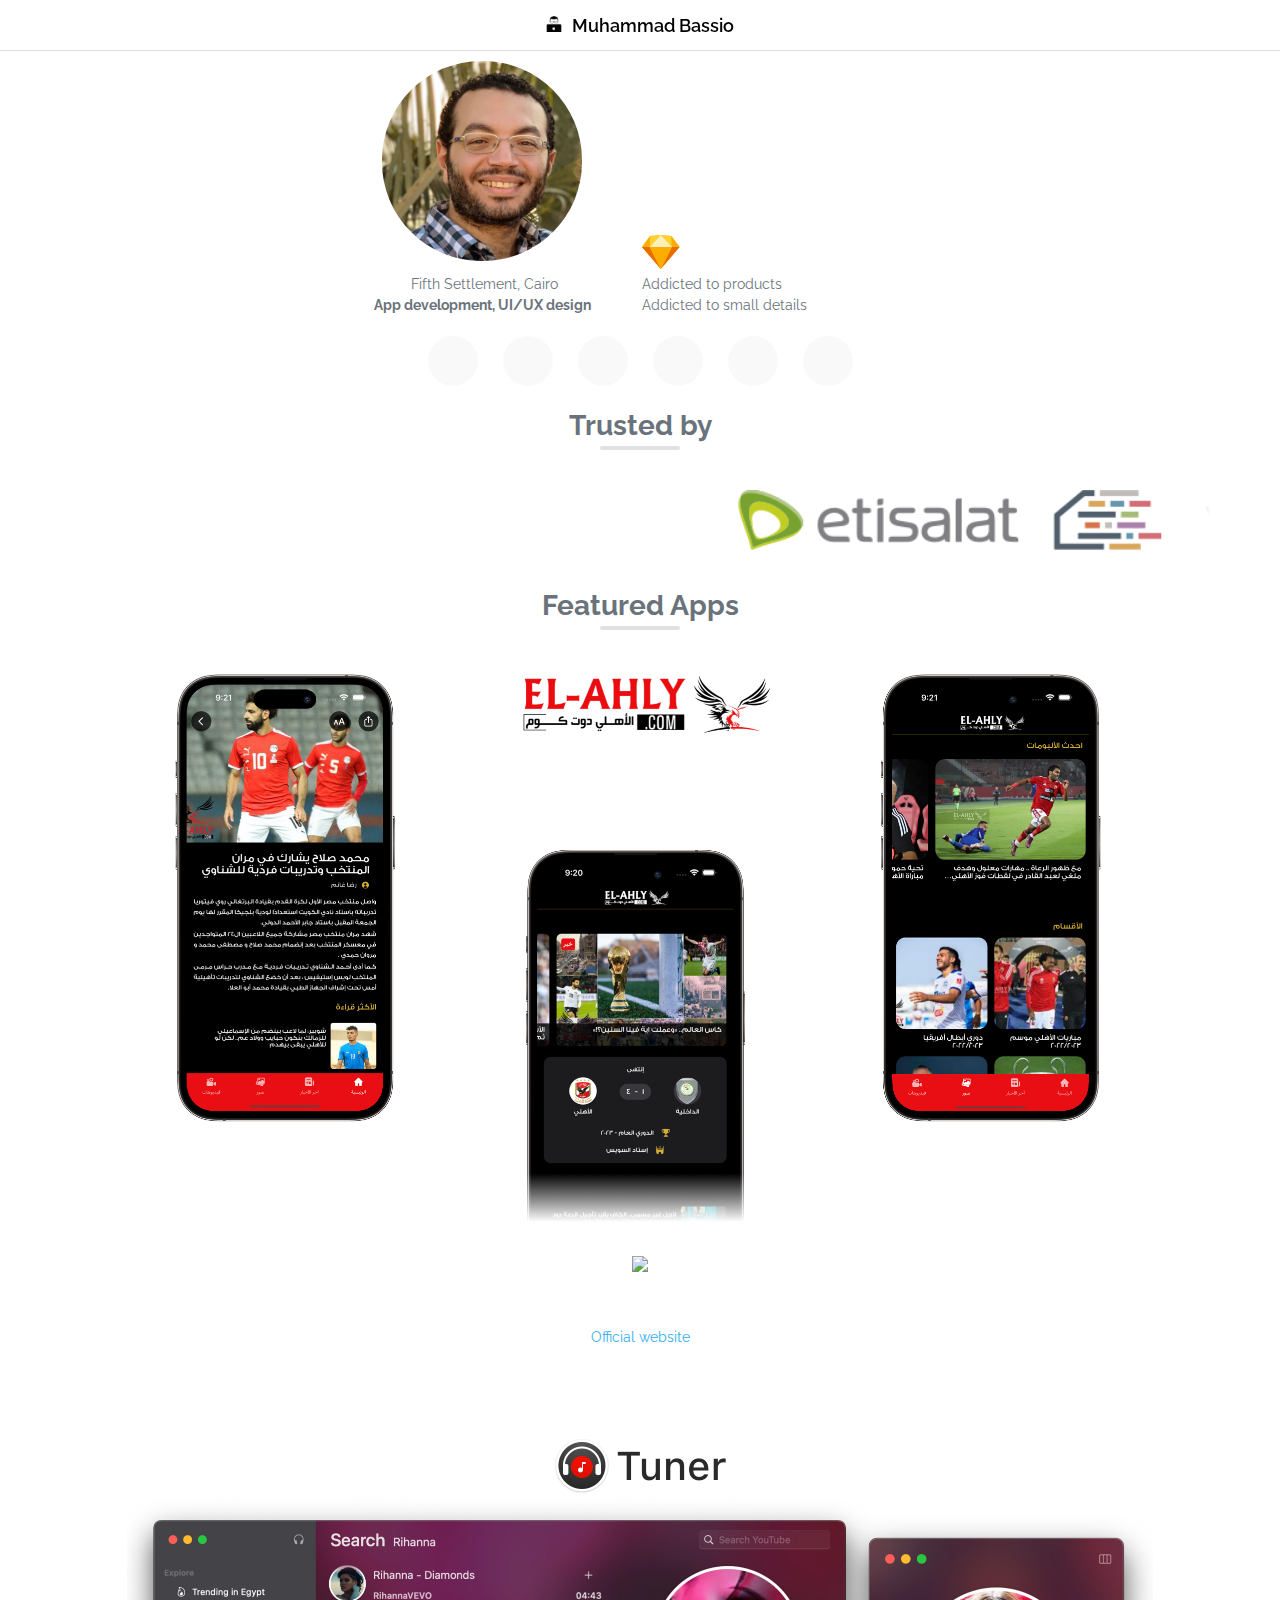
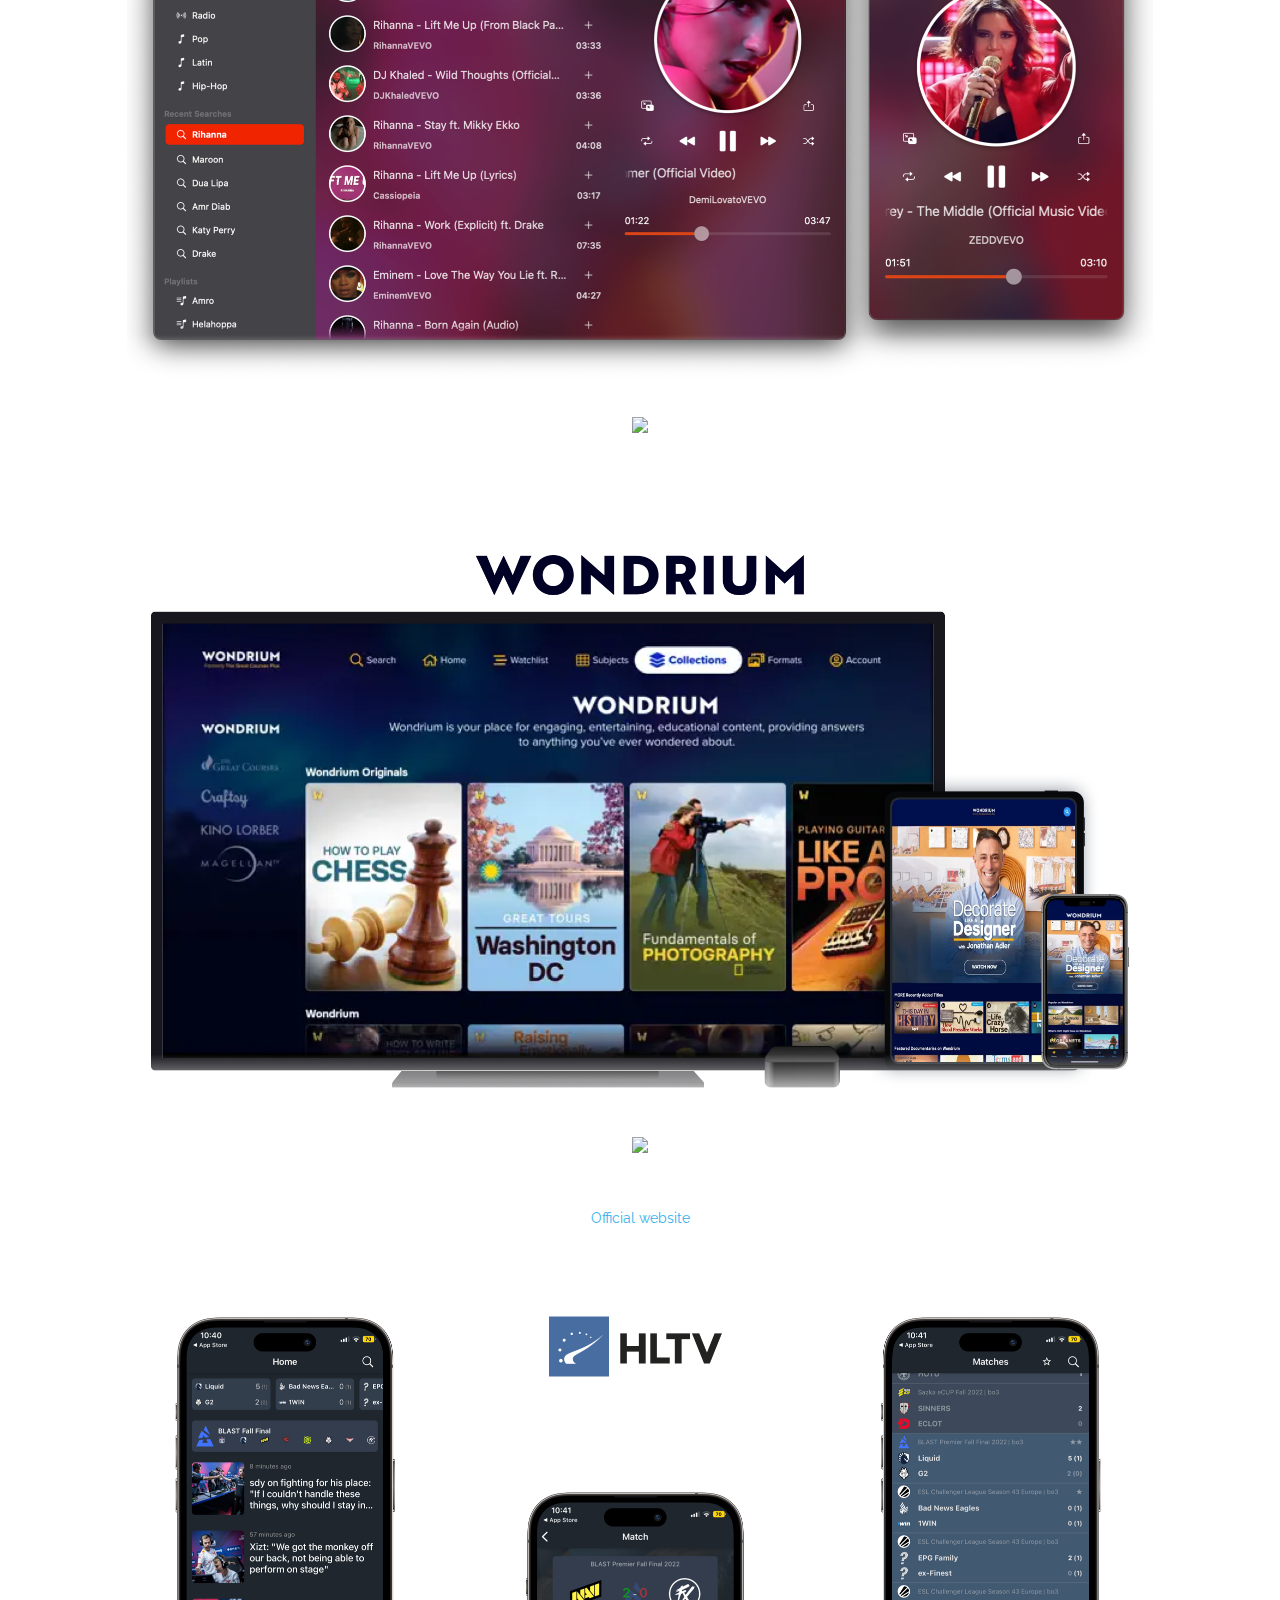
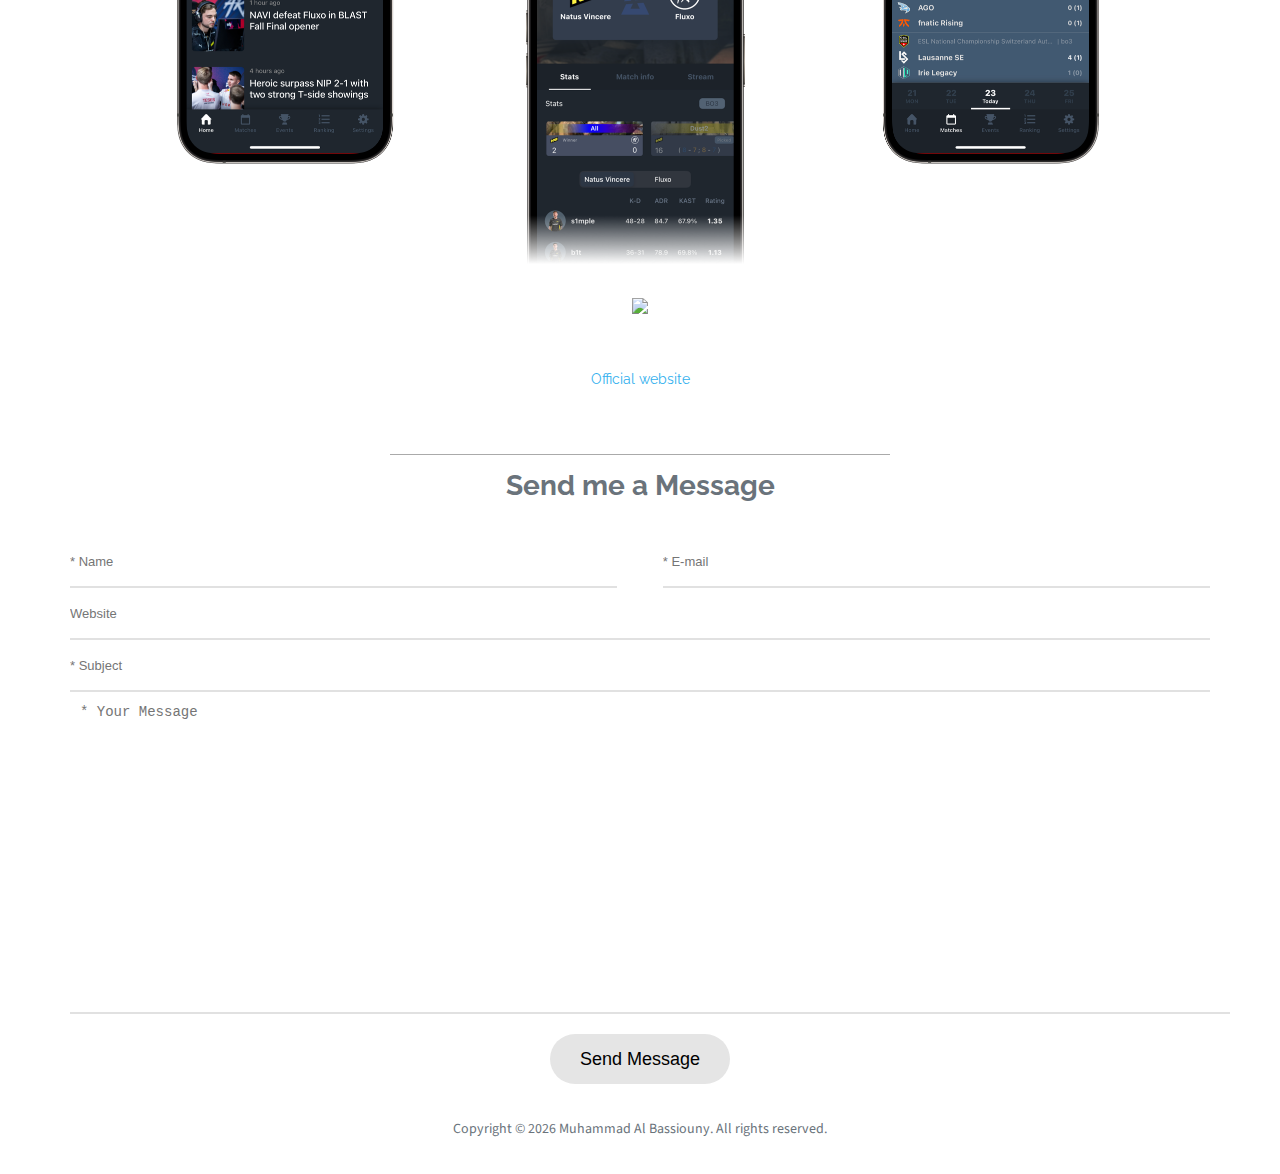
==== index.html @ bf67296b "initial commit" ====
<!DOCTYPE HTML>
<html lang="en">
  <head>
    <!-- Google Analytics -->
    <script async src="https://www.googletagmanager.com/gtag/js?id=UA-20158204-6"></script>
    <script src="js/ga.js"></script>
    <!-- End Google Analytics -->
    
    <meta charset="utf-8">
    <meta http-equiv="content-type" content="text/html; charset=utf-8" />
    <meta name="robots" content="index, follow" />
    <meta http-equiv="X-UA-Compatible" content="IE=edge,chrome=1">
    <meta name="viewport" content="width=device-width, initial-scale=1">
    <link rel="dns-prefetch" href="//ajax.googleapis.com">
    <title>Muhammad Bassio - Creative iOS &amp; macOS Apps</title>
    <meta name="description" content="iOS & macOS apps, UI/UX design.">
    <meta name="author" content="Muhammad Bassio">
    
    <!-- Icon -->
    <link rel="apple-touch-icon" sizes="180x180" href="/apple-touch-icon.png">
    <link rel="icon" type="image/png" sizes="32x32" href="/favicon-32x32.png">
    <link rel="icon" type="image/png" sizes="16x16" href="/favicon-16x16.png">
    <link rel="manifest" href="/site.webmanifest">
    <link rel="mask-icon" href="/safari-pinned-tab.svg" color="#5bbad5">
    <meta name="msapplication-TileColor" content="#da532c">
    <meta name="theme-color" content="#ffffff">
    
    <!-- Fonts -->
    <link href="https://fonts.googleapis.com/css?family=Montserrat:400,700" rel="stylesheet">
    <link href="https://fonts.googleapis.com/css?family=Raleway:300,400,600|Source+Sans+Pro" rel="stylesheet">
    <link rel="stylesheet" href="https://cdn.jsdelivr.net/npm/devicons@1.8.0/css/devicons.min.css">
    <link rel="stylesheet" href="https://use.fontawesome.com/releases/v5.1.0/css/all.css" integrity="sha384-lKuwvrZot6UHsBSfcMvOkWwlCMgc0TaWr+30HWe3a4ltaBwTZhyTEggF5tJv8tbt" crossorigin="anonymous">
    
    <!-- Style sheets -->
    <link rel="stylesheet" href="css/main.css">
    
    
    <!-- Social Media Meta tags -->
    <!-- Facebook Meta Tags -->
    <meta property="og:title" content="Muhammad Bassio - When professionality meets style">
    <meta property="og:description" content="Intuitive iOS apps at your fingertips.">
    <meta property="og:image" content="http://www.muhammadbassio.com/apple-touch-icon.png">
    <!-- Twitter Meta Tags -->
    <meta name="twitter:card" content="summary">
  	<meta name="twitter:site" content="@muhammadbassio">
  	<meta name="twitter:creator" content="@muhammadbassio">
  	<meta name="twitter:url" content="http://www.muhammadbassio.com">
  	<meta name="twitter:title" content="Muhammad Bassio - When professionality meets style">
  	<meta name="twitter:description" content="Intuitive iOS apps at your fingertips.">
  	<meta name="twitter:image" content="http://www.muhammadbassio.com/apple-touch-icon.png">
    <!-- End of Social Media Meta Tags-->
    
  </head>
  
  <body>
    <div class="menu-bar">
      <div class="container menu-container">
      <a class="menu-links" href="#contact"><img src="./favicon-16x16.png" style="margin-right: 10px;"/>Muhammad Bassio</a>
      </div>
    </div>
    <section class="top-section" >
      <div class="container mini">
        <div class="column">
          <div class="profile-img"><img src="./img/profile_pic.jpg" alt=""></div>
          <i class="fa fa-map-marker-alt" aria-hidden="true" style="font-size: 20px; margin-right: 5px"></i> Fifth Settlement, Cairo<br/>
          <b>App development, UI/UX design</b>
          <br/>
        </div>
        <div class="column left-align" style="margin-top: 10px;">
          <div style="font-size: 40px;">
            <div>
              <img src="./img/sketch-logo.svg" />
              <span class="devicons devicons-photoshop" style="color: #0937b4;"></span>
              <span class="devicons devicons-html5" style="color: #f25128;"></span>
              <span class="devicons devicons-css3" style="color: #42b7f0;"></span>
              <span class="devicons devicons-javascript"></span>
              <span class="devicons devicons-responsive" style="color: #000000;"></span>
              <br/>
            </div>
            <div style="margin-top: 5px; margin-bottom: 5px;">
              <span class="devicons devicons-visualstudio" style="color: #400af0;"></span>
              <span class="devicons devicons-php" style="color: #116cd2;"></span>
              <span class="devicons devicons-dotnet" style="color: #289cf2;"></span>
              <span class="devicons devicons-code" style="color: #000000;"></span>
              <span class="devicons devicons-swift" style="color: #f25128;"></span>
              <span class="devicons devicons-android" style="color: #a4c639;"></span>
            </div>
          </div>
          Addicted to <i class="fab fa-apple" aria-hidden="true"></i> products<br/>
          Addicted to small details
        </div>
        
        <div style="font-size: 20px; margin-top: 10px;">
          <div class="column right-align">
            <a class="social-link" href="https://facebook.com/muhammadbassio" target="_blank"><i class="fab fa-facebook-square" aria-hidden="true"></i></a>
            <a class="social-link" href="https://twitter.com/muhammadbassio" target="_blank"><i class="fab fa-twitter" aria-hidden="true"></i></a>
            <a class="social-link" href="https://instagram.com/muhammadbassio" target="_blank"><i class="fab fa-instagram" aria-hidden="true"></i></a>
          </div>
          <div class="column left-align">
            <a class="social-link" href="https://www.linkedin.com/in/muhammadbassio" target="_blank"><i class="fab fa-linkedin" aria-hidden="true"></i></a>
            <a class="social-link" href="https://stackoverflow.com/users/1153866/muhammadbassio" target="_blank"><i class="fab fa-stack-overflow" aria-hidden="true"></i></a>
            <a class="social-link" href="https://github.com/muhammadbassio" target="_blank"><i class="fab fa-github" aria-hidden="true"></i></a>
          </div>
        </div>
      </div>
      <div class="padding-div"></div>
    </section>
    <section class="customers-section" >
      <div class="container customer-container">
        <h1 class="section-title">Trusted by</h1><br/>
        <marquee direction="left" height="60" scrollamount="5" behavior="alternate">
          <a href="https://www.etisalat.eg" target="_blank"><img class="customer-logo" src="./img/customers/etisalat.png"></a>
          <a href="https://www.houseofcode.io" target="_blank"><img class="customer-logo" src="./img/customers/hoc.png"></a>
          <a href="https://www.wondrium.com" target="_blank"><img class="customer-logo" src="./img/customers/wondrium.png"></a>
          <a href="https://www.macpractice.com" target="_blank"><img class="customer-logo" src="./img/customers/macpractice.png"></a>
          <a href="https://www.el-ahly.com" target="_blank"><img class="customer-logo" src="./img/customers/elahlycom.png"></a>
          <a href="https://www.hltv.org" target="_blank"><img class="customer-logo" src="./img/customers/hltv.png"></a>
          <a href="https://www.cibeg.com" target="_blank"><img class="customer-logo" src="./img/customers/cib.png"></a>
          <a href="https://www.goajour.com" target="_blank"><img class="customer-logo" src="./img/customers/ajour.png"></a>
          <a href="https://mossonstable.com" target="_blank"><img class="customer-logo" src="./img/customers/mosson.png"></a>
          <img class="customer-logo" src="./img/customers/moonshot.png">
          <img class="customer-logo" src="./img/customers/wg.png">
          <img class="customer-logo" src="./img/customers/sand.png">
          <img class="customer-logo" src="./img/customers/js.png">
        </marquee>
        <br/><br/>
      </div>
    </section>
    <section class="apps-section" >
      <div class="container apps-container">
        <h1 class="section-title">Featured Apps</h1>
        <div class="container">
          <img class="app-ss" src="./img/apps/elahlycom.png"><br/>
          <a href="https://itunes.apple.com/app/id1629423824" class="appstore-badge" target="_blank">
            <img src="https://developer.apple.com/app-store/marketing/guidelines/images/badge-download-on-the-app-store.svg">
          </a><br/>
          <a class="app-marketing" href="https://www.el-ahly.com" target="_blank">Official website <i class="fas fa-chevron-right"></i></a><br/><br/>
        </div>
        <br/><br/>
        <div class="container">
          <img class="app-ss" src="./img/apps/tuner.png"><br/>
          <a href="https://itunes.apple.com/app/id945460929" class="appstore-badge" target="_blank">
            <img src="https://developer.apple.com/app-store/marketing/guidelines/images/badge-download-on-the-mac-app-store.svg">
          </a><br/>
        </div>
        <br/><br/>
        <div class="container">
          <img class="app-ss" src="./img/apps/wondrium.png"><br/>
          <a href="https://itunes.apple.com/app/id1017813651" class="appstore-badge" target="_blank">
            <img src="https://developer.apple.com/app-store/marketing/guidelines/images/badge-download-on-the-app-store.svg">
          </a><br/>
          <a class="app-marketing" href="https://www.wondrium.com" target="_blank">Official website <i class="fas fa-chevron-right"></i></a><br/><br/>
        </div>
        <br/><br/>
        <div class="container">
          <img class="app-ss" src="./img/apps/hltv.png"><br/>
          <a href="https://itunes.apple.com/app/id1078945675" class="appstore-badge" target="_blank">
            <img src="https://developer.apple.com/app-store/marketing/guidelines/images/badge-download-on-the-app-store.svg">
          </a><br/>
          <a class="app-marketing" href="https://hltv.org" target="_blank">Official website <i class="fas fa-chevron-right"></i></a><br/><br/>
        </div>
        <br/><br/>
      </div>
    </section>
    
    <div class="separator"></div>
    
    <section class="contact-section" id="contact">
      <div class="container" id="sending">
        <h1>Sending Message</h1><br/>
        <i class="fas fa-spinner status-icon fa-spin"></i>
      </div>
      <div class="container" id="sent">
        <h1>Message Sent</h1><br/>
        <i class="fas fa-check status-icon"></i>
        <p>Will be in touch soon.</p><br/>
      </div>
      <div class="container" id="error">
        <h1>Couldn't Send message</h1><br/>
        <i class="fas fa-times status-icon"></i>
        <p>please send an email to <a href="mailto:muhammadbassio@muhammadbassio.com" id="mymail">muhammadbassio@muhammadbassio.com</a>.</p><br/>
      </div>
      <div class="container" id="submition">
        <h1>Send me a Message</h1><br/>
        <form id="SubmitionForm" action="https://script.google.com/macros/s/AKfycbwSj8vJc8CVb1okkpjwkMy1e7N178q_AmZgxfCyt1PIqmwdYOU1PkD95r4JkGxaORoHBw/exec" method="post">
          <div class="column-container">
            <input class="contact-input column" id="name" name="name" type="text" placeholder="* Name" required="required"/>
            <input class="contact-input column column-right" id="email" name="email" type="email" placeholder="* E-mail" required="required"/>
          </div>
          <input class="contact-input" id="url" name="url" type="url" placeholder="Website"/>
          <input class="contact-input" id="subject" name="subject" type="text" placeholder="* Subject" required="required"/>
          <textarea class="contact-input" id="message" name="message" placeholder="* Your Message" required="required"></textarea>
          <button id="submitnow" class="button" type="submit">Send Message</button>
        </form>
      </div>
    </section>
    <footer>
      <br />
      <p>
        Copyright © 
        <script type="text/javascript">
          document.write((new Date()).getFullYear());
        </script>
        Muhammad Al Bassiouny. All rights reserved.
      </p>
    </footer>
  </body>
  
  <script src="https://ajax.googleapis.com/ajax/libs/jquery/1.8.3/jquery.min.js" ></script>
  <script data-cfasync="false" type="text/javascript" src="js/contact.js"></script>
  <script data-cfasync="false" type="text/javascript" src="js/scroll.js"></script>
  
</html>
---- css/main.css ----
/* ---------------------------------
1. MAIN STYLES
--------------------------------- */
html{ font-size: 100%; height: 100%; overflow-x: hidden; margin: 0px;  padding: 0px; touch-action: manipulation; }

body {
  background-color: #ffffff;
  line-height: 21px;
  color: #6a737b;
  margin: 0;
  min-width: 300px;
  text-align: center;
  font-family: 'Raleway',sans-serif;
  font-size: 14px;
  width: 100%;
}

h3, h4, h5, h6 {
  font-weight: normal;
  margin: 0;
}

a, a:focus, a:hover {
  text-decoration: none;
  outline: 0;
  color: #32B0EE;
}

footer {
  font-family: 'Source Sans Pro', sans-serif;
  font-size: 14px;
  padding-bottom: 20px;
}

img {
  width: inherit;
  height: inherit;
}

.container {
  position: relative;
  background-color: #ffffff;
  margin-left: auto;
  margin-right: auto;
  text-align: center;
  max-width: 95%;
}

.separator {
  height: 1px;
  width: 70%;
  max-width: 500px;
  border-bottom: 1px solid #aaa;
  text-align: center;
  margin-right: auto;
  margin-left: auto;
  margin-bottom: 20px;
}

.section-title:after {
  text-align: center;
  margin-left: auto;
  margin-right: auto;
  content: '';
  height: 4px;
  width: 80px;
  border-radius: 2px;
  margin-top: 10px;
  display: block;
  background: #e1e1e1;
}

.menu-bar {
  position: fixed;
  z-index: 90;
  top: 0;
  width: 100%;
  height: 50px;
  background-color: rgba(255,255,255,0.95);
  border-bottom: 1px solid #dddddd;
}

.menu-container {
  margin-top: 15px;
  max-width: 300px;
  background-color: transparent;
}

.menu-links {
  font-size: 18px;
  top: 10px;
  font-weight: 600;
  margin-left: 20px;
  margin-right: 20px;
  color: black;
  width: auto;
}

.menu-links:focus, .insite-links:hover {
  text-decoration: none;
  outline: 0;
  color: #32B0EE;
}

.insite-links {
  text-decoration: underline;
  top: 10px;
  color: 32B0EE;
  width: auto;
}

.insite-links:focus, .insite-links:hover {
  text-decoration: underline;
  outline: 0;
  color: #32B0EE;
}

/* -------------
   ABOUT SECTION
   ------------- */

.top-section {
  padding-top: 160px;
  background-size: cover;
  z-index: 1;
}

.profile-img {
  height: 200px;
  width: 200px;
  border: 1px solid white;
  border-radius: 100px;
  margin: 0 auto; 
  overflow: hidden;
  position: relative;
  top: -100px;
  margin-bottom: -90px;
}

.intro {
  padding: 0 20px;
  margin-top: 100px;
  text-align: center;
  background: #fff;
}

.padding-div {
  height: 250px;
  margin-top: -250px;
  z-index: 3;
  background-color: #ffffff;
}

.social-link {
  width: 20px;
  height: 20px;
  padding: 15px;
  display: inline-block;
  text-align: center;
  vertical-align: middle;
  border-radius: 25px;
  margin: 10px;
  -webkit-transform: perspective(1px) translateZ(0);
  transform: perspective(1px) translateZ(0);
  box-shadow: 0 0 1px rgba(0, 0, 0, 0);
  position: relative;
  overflow: hidden;
  background: #f9f9f9;
  -webkit-transition-property: color;
  transition-property: color;
  -webkit-transition-duration: 0.3s;
  transition-duration: 0.3s;
  color: #32B0EE;
}

.social-link:before {
  content: "";
  position: absolute;
  z-index: -1;
  top: 0;
  left: 0;
  right: 0;
  bottom: 0;
  background: #32B0EE;
  border-radius: 100%;
  -webkit-transform: scale(0);
  transform: scale(0);
  -webkit-transition-property: transform;
  transition-property: transform;
  -webkit-transition-duration: 0.3s;
  transition-duration: 0.3s;
  -webkit-transition-timing-function: ease-out;
  transition-timing-function: ease-out;
}

.social-link:hover {
  color: white;
}

.social-link:hover:before {
  -webkit-transform: scale(2);
  transform: scale(2);
}

/* -------------
   CUSTOMERS SECTION
   ------------- */

marquee {
  mask: linear-gradient(90deg, rgba(0,0,0,0) 0%, rgb(0, 0, 0) 3%, rgb(0, 0, 0) 97%, rgba(0,0,0,0) 100%);
  -webkit-mask: linear-gradient(90deg, rgba(0,0,0,0) 0%, rgb(0, 0, 0) 3%, rgb(0, 0, 0) 97%, rgba(0,0,0,0) 100%);
}

.customer-logo {
  height: 60px;
  width: auto;
  margin-left: 15px;
  margin-right: 15px;
}

/* -------------
   APPS SECTION
   ------------- */


.app-ss {
  width: 90%;
}

.app-summary {
  position: relative;
  width: 100%;
}

.app-icon {
  width: 180px;
  height: 180px;
  border-radius: 45px;
}

.app-screenshot-container {
  position: relative;
  max-width: 100%;
  /*max-height: 500px;*/
}

.app-screenshot {
  height: 100%;
  width: auto;
  max-width: 100%;
}

.appstore-badge {
  display: block;
  width: auto;
  height: 50px;
}

.app-marketing {
  width: auto;
  margin-left: 20px;
  margin-right: 20px;
}

/* -------------
   CONTACT SECTION
   ------------- */

.status-icon {
  font-size: 24px;
}

#sending, #sent, #error {
  display: none;
}

#mymail, #mymail:visited, #mymail:hover {
  text-decoration: underline;
  color: #32B0EE;
}

.button {
  font-size: 18px;
  height: 50px;
  width: 180px;
  border-radius: 25px;
  margin-top: 20px;
  border-width: 0px;
  cursor: pointer;
  color: black;
  background-color: #e5e5e5;
}

.button:hover {
  color: white;
  background-color: #32B0EE;
}

form {
  position: relative;
  display: block;
  text-align: center;
  margin: auto;
}

input.text {
  margin: 5px;
  font-size: 14px;
  width: 92%;
  padding: 7px 8px 7px 8px;
  color:#333;
}	  

input.text:focus{
  outline-width: 0;
}

#message {
  resize: none;
  font-size: 14px;
  height: 300px;
  padding: 10px;
  color:#333;
}	  

#message:focus{
  outline-width: 0;
}

.contact-input {
  position: relative;
  display: block;
  width: 100%;
  padding: .375rem .75rem;
  font-size: 1rem;
  line-height: 1.5;
  color: #495057;
  background-color: transparent;
  
  
  height: 50px;
  border: none;
  border-bottom: 2px solid #e1e1e1;
  border-radius: 0px;
  padding: 0px;
  outline: none;
  -webkit-box-shadow: none;
  box-shadow: none;
  font-size: 13px;
}


.column-container {
  display: flex;
  flex-wrap: wrap;
}

.column {
  width: 48%;
  display: inline-block;
}

.column-right {
  margin-left: 4%;
}

.right-align {
  text-align: right;
}

.left-align {
  text-align: left;
}

@media (min-width: 1200px) {
  .container {
    max-width: 1140px;
  }
  .apps-container {
    max-width: 1200px;
  }
}

@media (max-width: 768px) {
  .column-right {
    margin-left: 0%;
  }
}

@media (min-width: 649px) {
  .mini {
    max-width: 648px;
  }
  
  .right-align {
    text-align: right;
  }

  .left-align {
    text-align: left;
  }

}

@media (max-width:648px) {
  .column {
    width: 100%;
  }
  
  .left-align {
    text-align: center;
  }
  
  .right-align {
    text-align: center;
  }
  
}
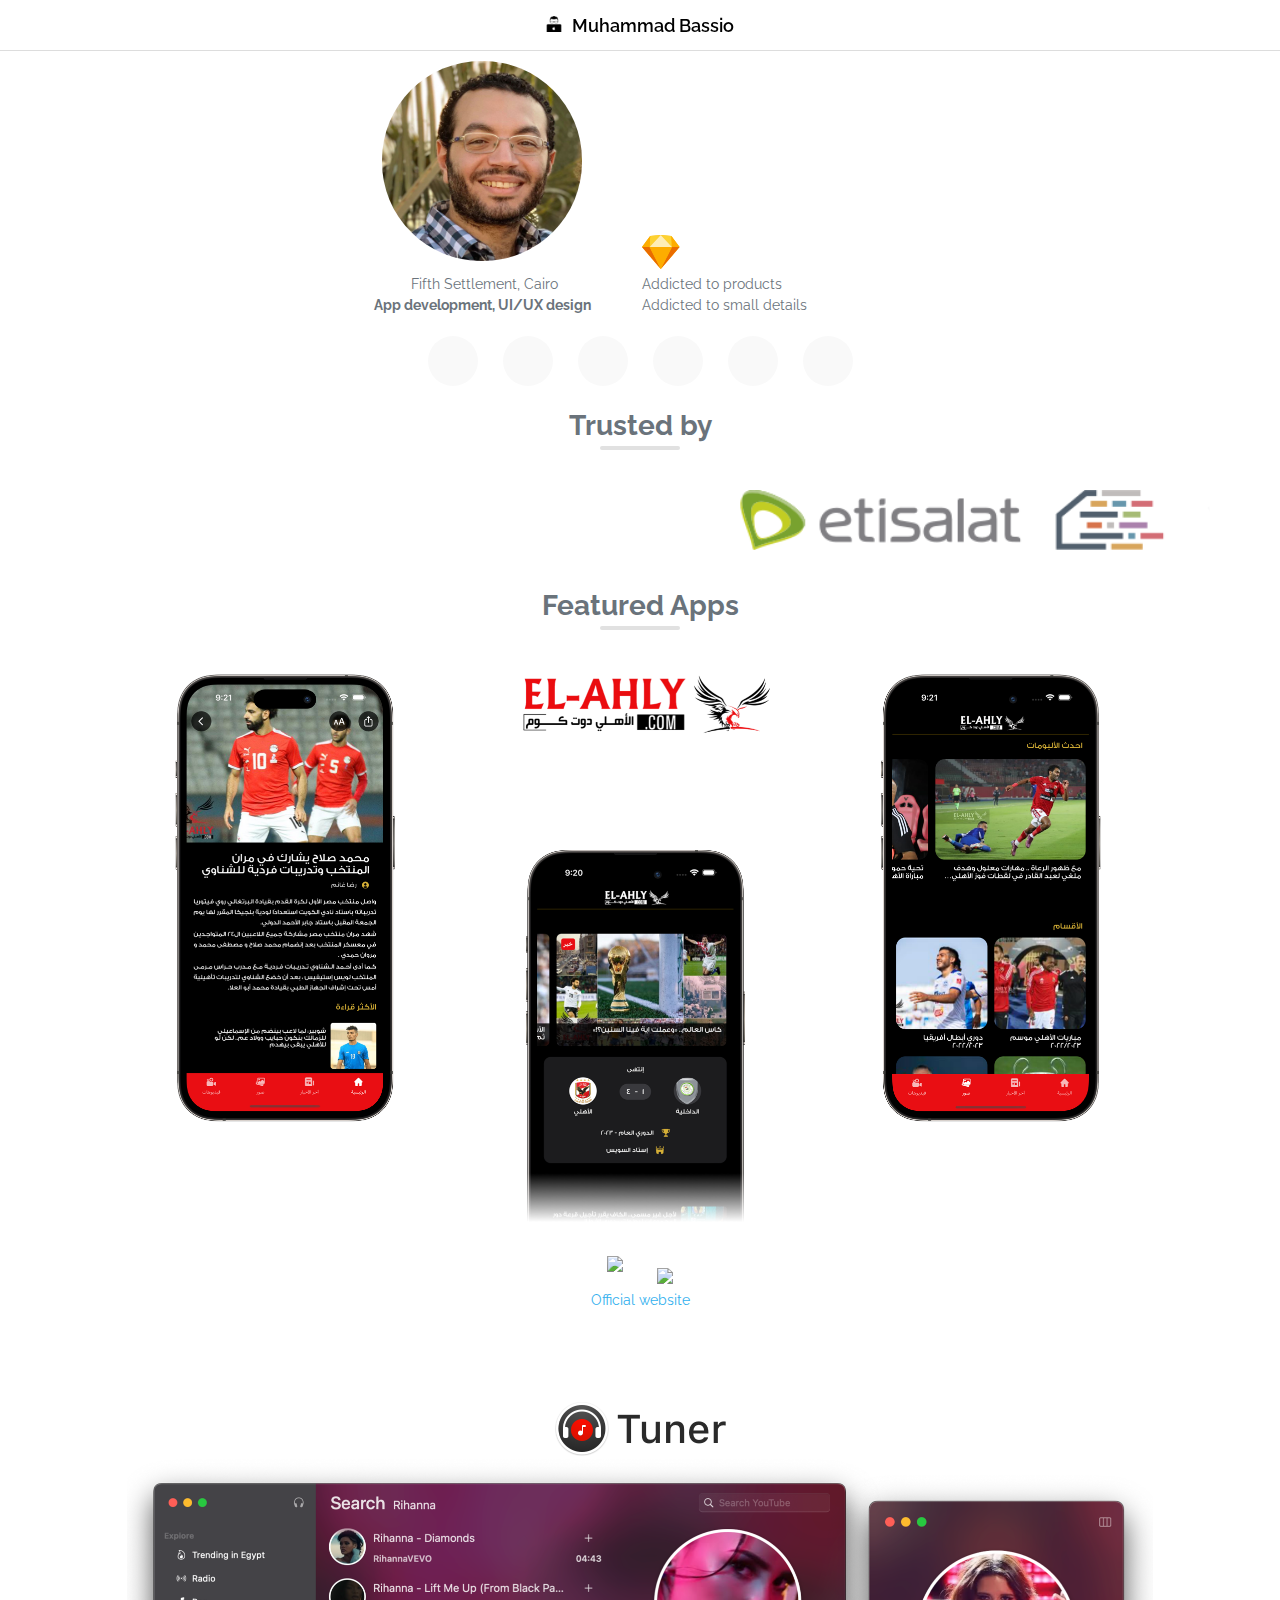
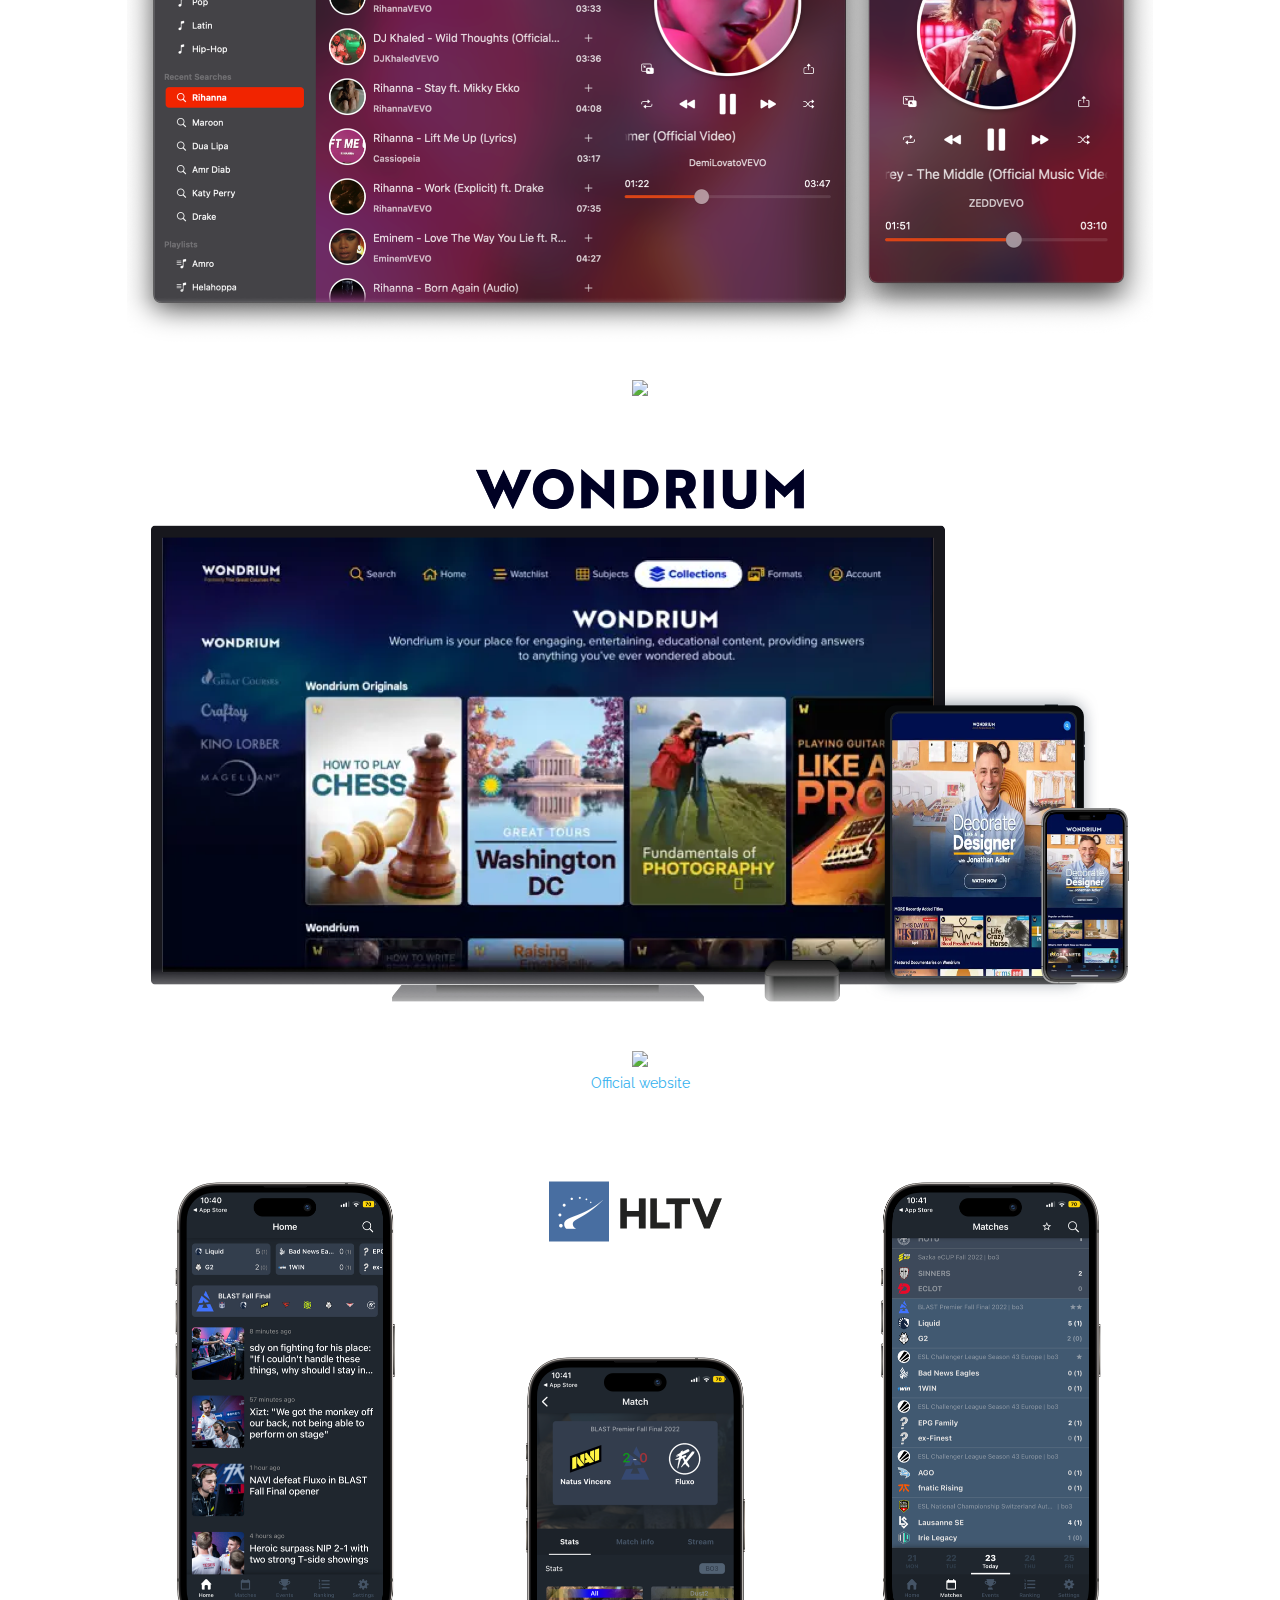
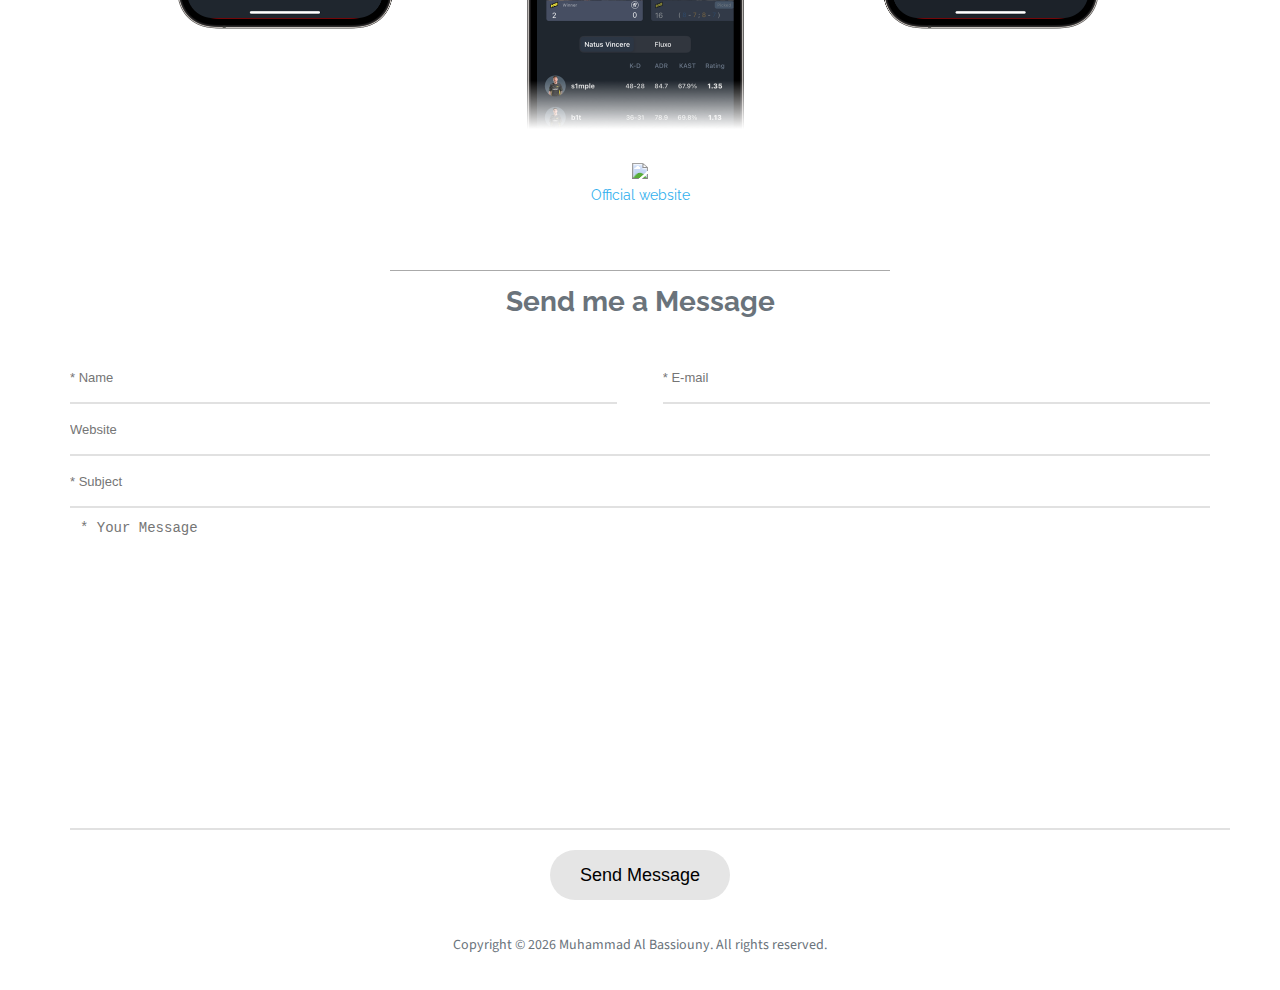
==== commit ad9be354: "Add playstore link, GA-4" ====
--- a/index.html
+++ b/index.html
@@ -2,7 +2,7 @@
 <html lang="en">
   <head>
     <!-- Google Analytics -->
-    <script async src="https://www.googletagmanager.com/gtag/js?id=UA-20158204-6"></script>
+    <script async src="https://www.googletagmanager.com/gtag/js?id=G-TJ98R8M1X7"></script>
     <script src="js/ga.js"></script>
     <!-- End Google Analytics -->
     
@@ -131,10 +131,14 @@
         <h1 class="section-title">Featured Apps</h1>
         <div class="container">
           <img class="app-ss" src="./img/apps/elahlycom.png"><br/>
-          <a href="https://itunes.apple.com/app/id1629423824" class="appstore-badge" target="_blank">
-            <img src="https://developer.apple.com/app-store/marketing/guidelines/images/badge-download-on-the-app-store.svg">
-          </a><br/>
-          <a class="app-marketing" href="https://www.el-ahly.com" target="_blank">Official website <i class="fas fa-chevron-right"></i></a><br/><br/>
+          <a id="applink" href="https://itunes.apple.com/app/id1629423824" target="_blank">
+            <img class="appstore-badge" src="https://developer.apple.com/app-store/marketing/guidelines/images/badge-download-on-the-app-store.svg">
+          </a>
+          <a id="applink" href="https://play.google.com/store/apps/details?id=com.elahly.app.android" target="_blank">
+            <img  class="playstore-badge" src="https://play.google.com/intl/en_us/badges/static/images/badges/en_badge_web_generic.png"/>
+          </a>
+          <br/>
+          <a href="https://www.el-ahly.com" target="_blank">Official website <i class="fas fa-chevron-right"></i></a><br/><br/>
         </div>
         <br/><br/>
         <div class="container">
--- a/css/main.css
+++ b/css/main.css
@@ -251,10 +251,23 @@
   max-width: 100%;
 }
 
+#applink {
+  padding-right: 15px;
+  padding-left: 15px;
+}
+
 .appstore-badge {
-  display: block;
+  display: inline;
   width: auto;
   height: 50px;
+  padding-bottom: 12px;
+}
+
+.playstore-badge {
+  display: inline;
+  width: auto;
+  height: 74px;
+  padding-left: -10px;
 }
 
 .app-marketing {
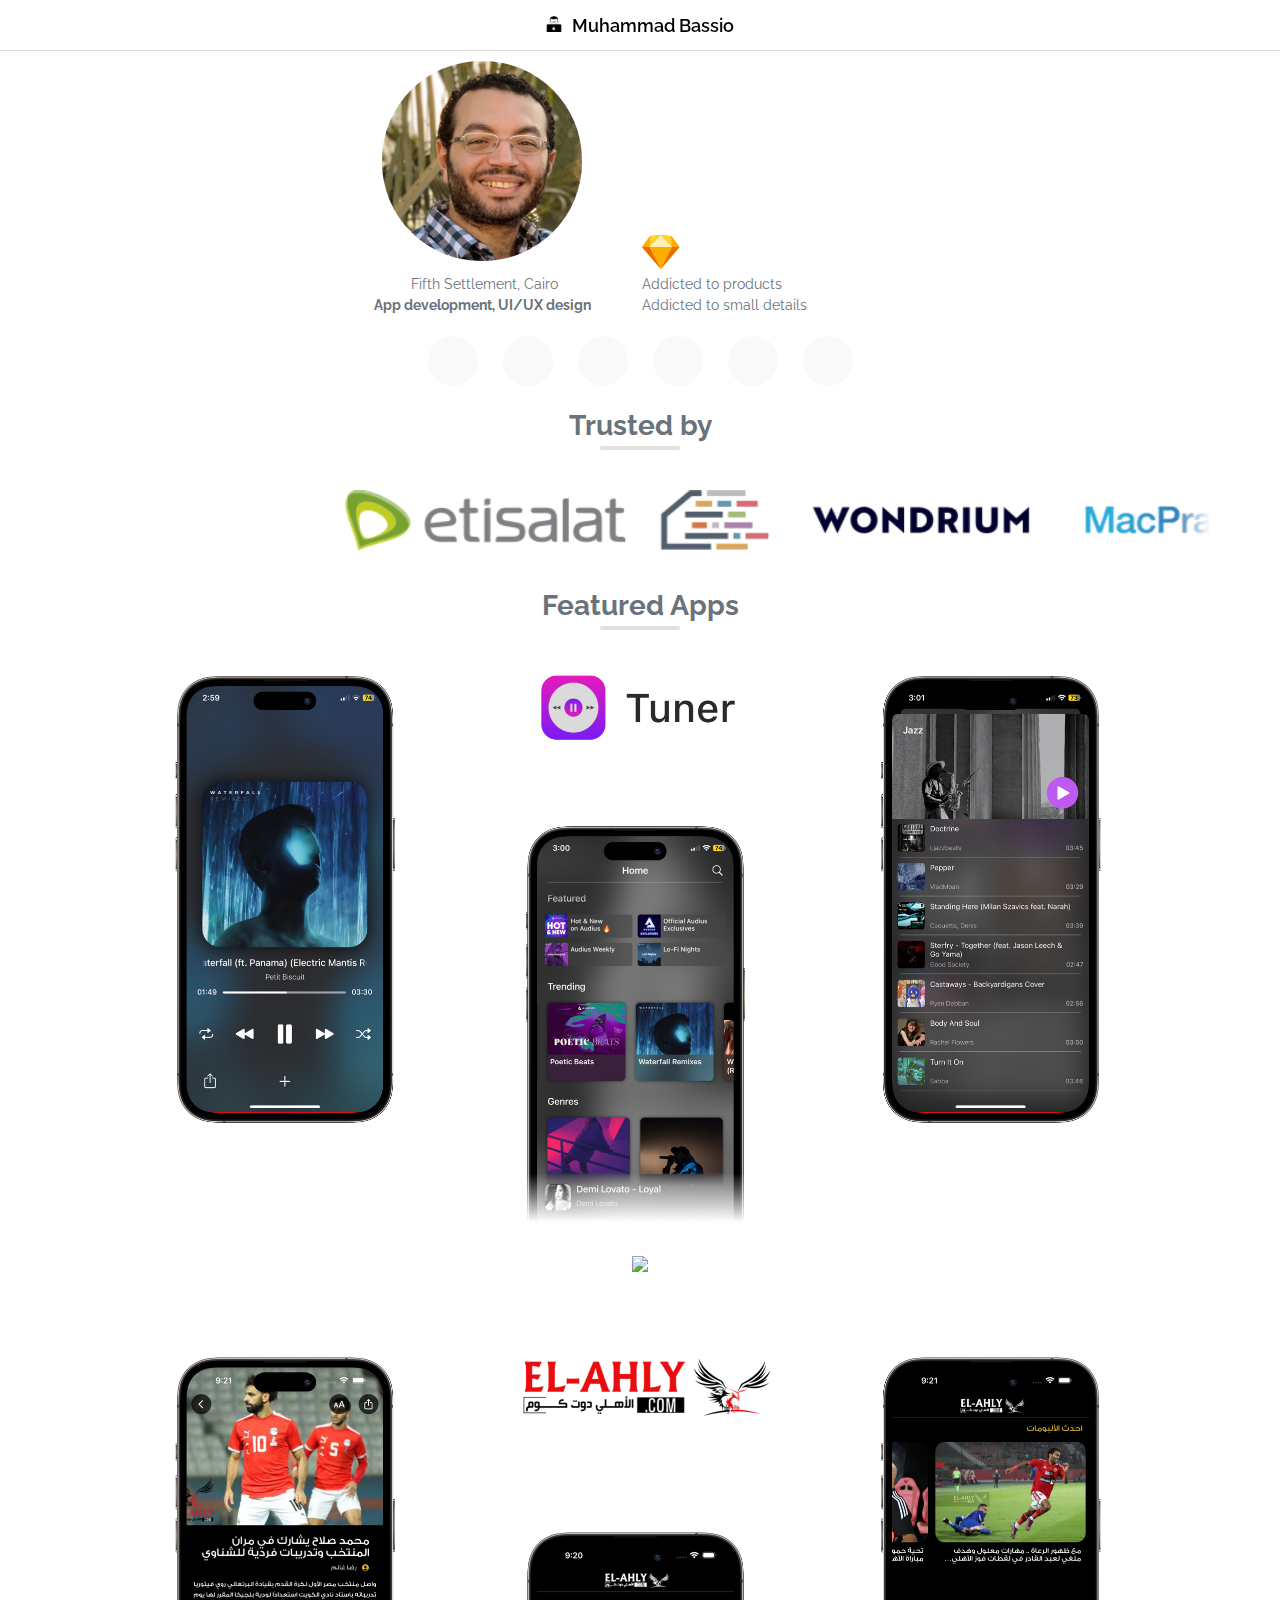
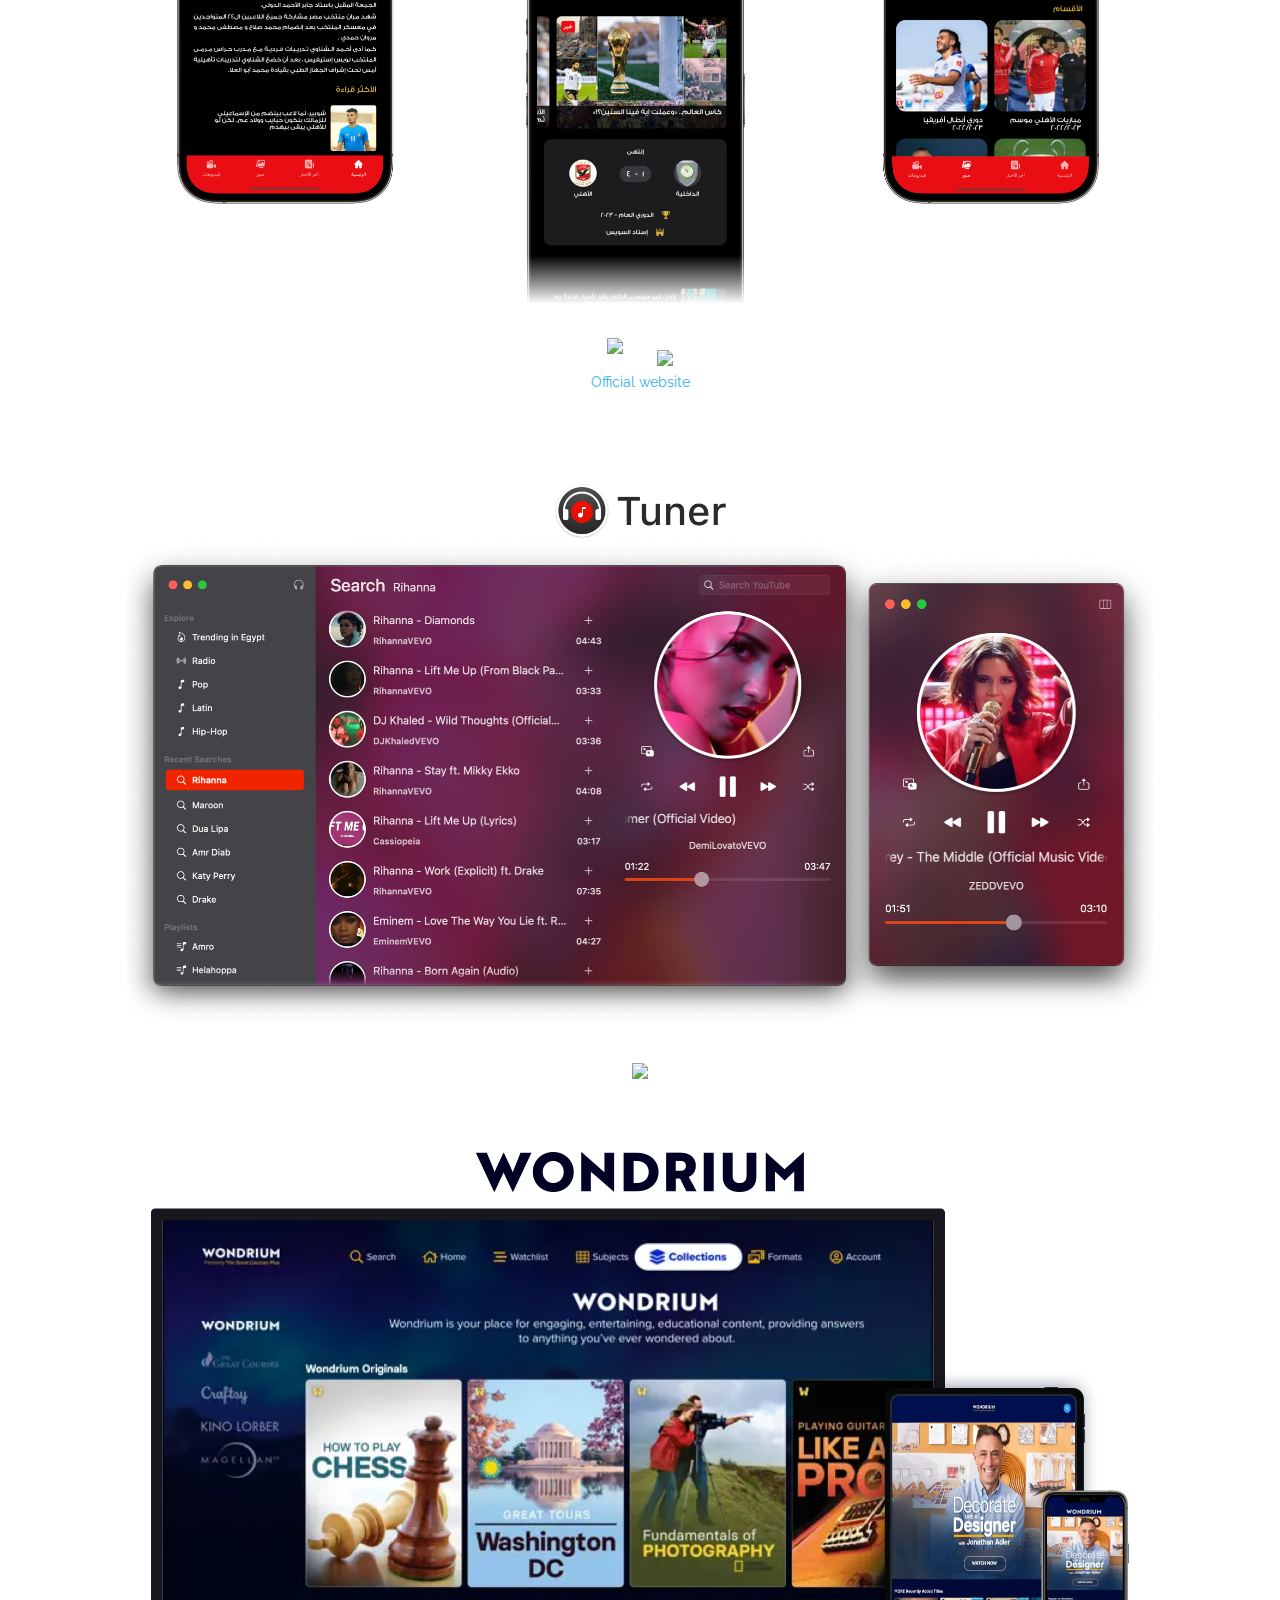
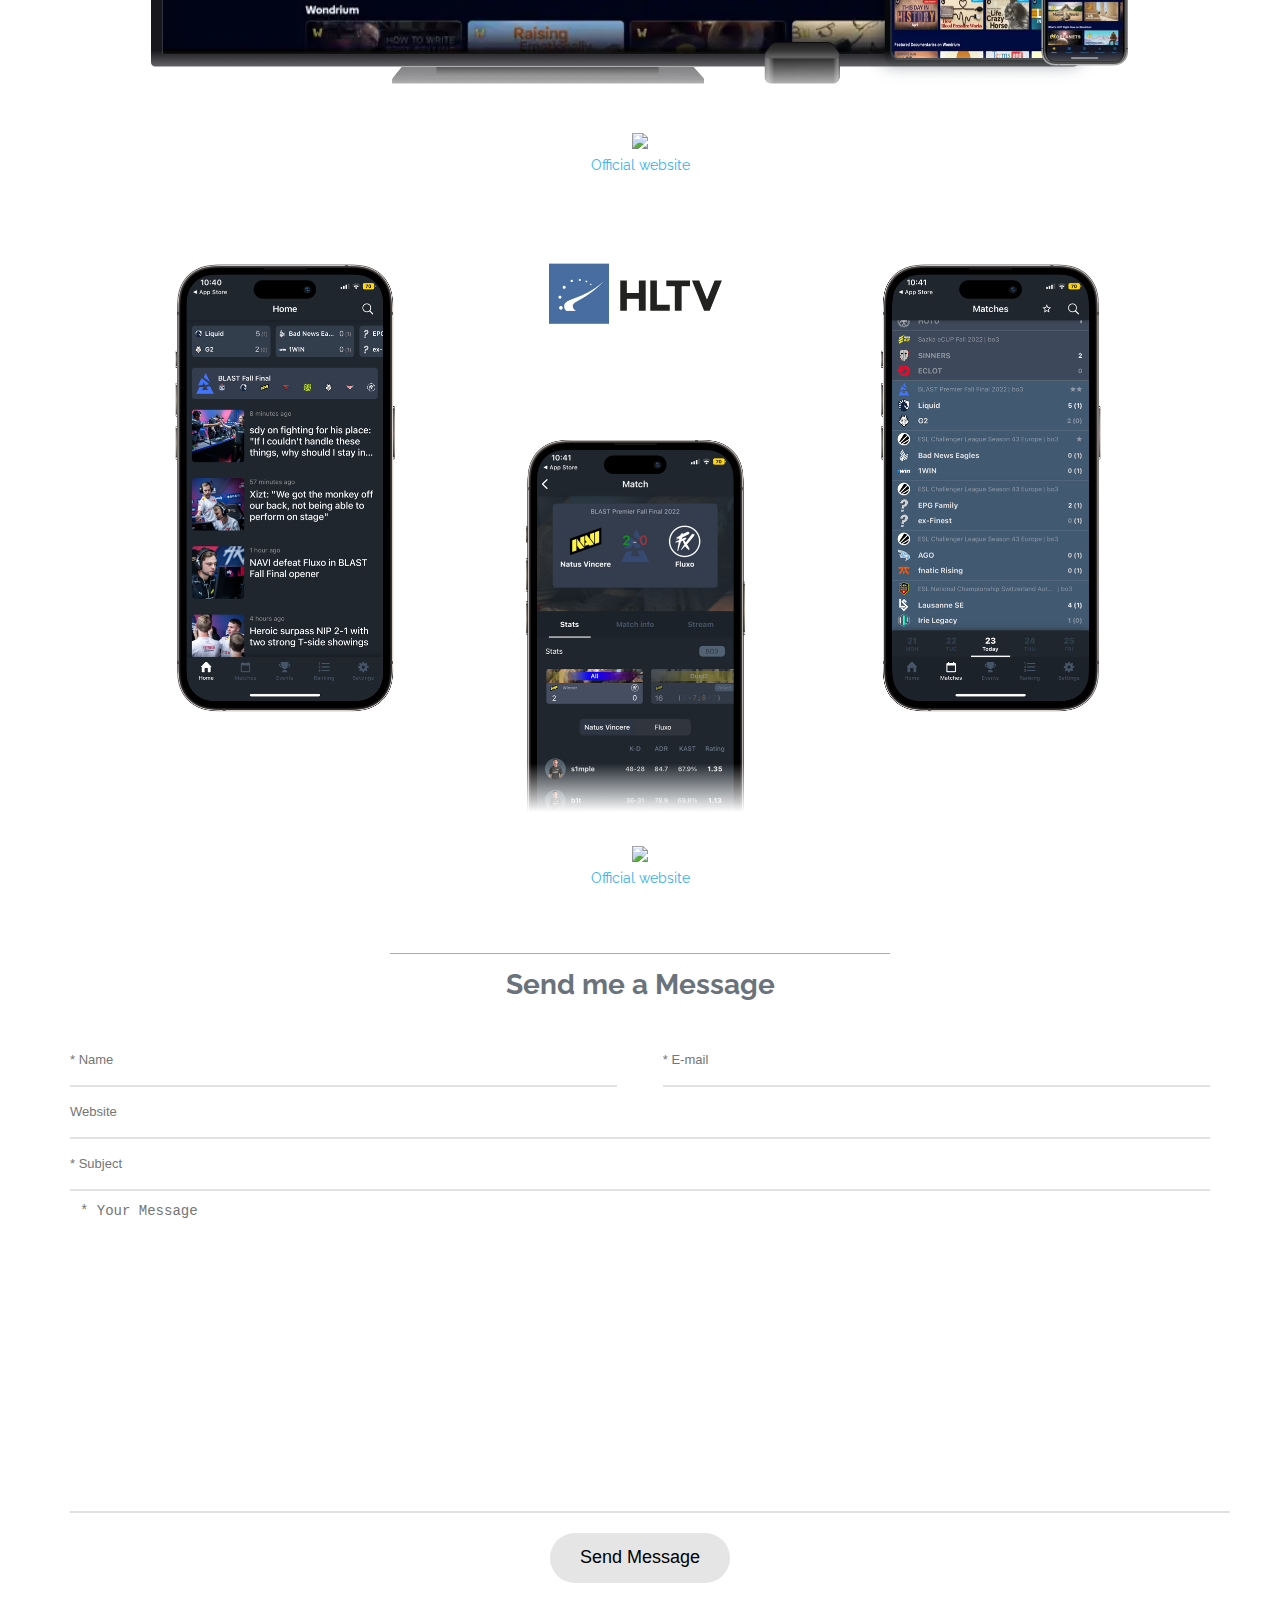
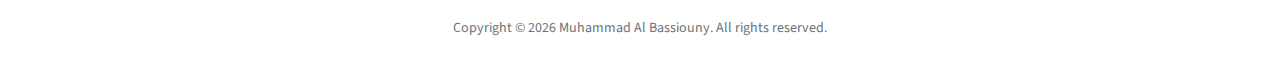
==== commit d3076bd4: "." ====
--- a/index.html
+++ b/index.html
@@ -129,7 +129,15 @@
     <section class="apps-section" >
       <div class="container apps-container">
         <h1 class="section-title">Featured Apps</h1>
-        <div class="container">
+				<div class="container">
+					<img class="app-ss" src="./img/apps/tuner-ios.png"><br/>
+					<a id="applink" href="https://itunes.apple.com/app/id1535089445" target="_blank">
+						<img class="appstore-badge" src="https://developer.apple.com/app-store/marketing/guidelines/images/badge-download-on-the-app-store.svg">
+					</a>
+					<br/>
+				</div>
+				<br/><br/>
+				<div class="container">
           <img class="app-ss" src="./img/apps/elahlycom.png"><br/>
           <a id="applink" href="https://itunes.apple.com/app/id1629423824" target="_blank">
             <img class="appstore-badge" src="https://developer.apple.com/app-store/marketing/guidelines/images/badge-download-on-the-app-store.svg">
@@ -214,4 +222,4 @@
   <script data-cfasync="false" type="text/javascript" src="js/contact.js"></script>
   <script data-cfasync="false" type="text/javascript" src="js/scroll.js"></script>
   
-</html>+</html>
